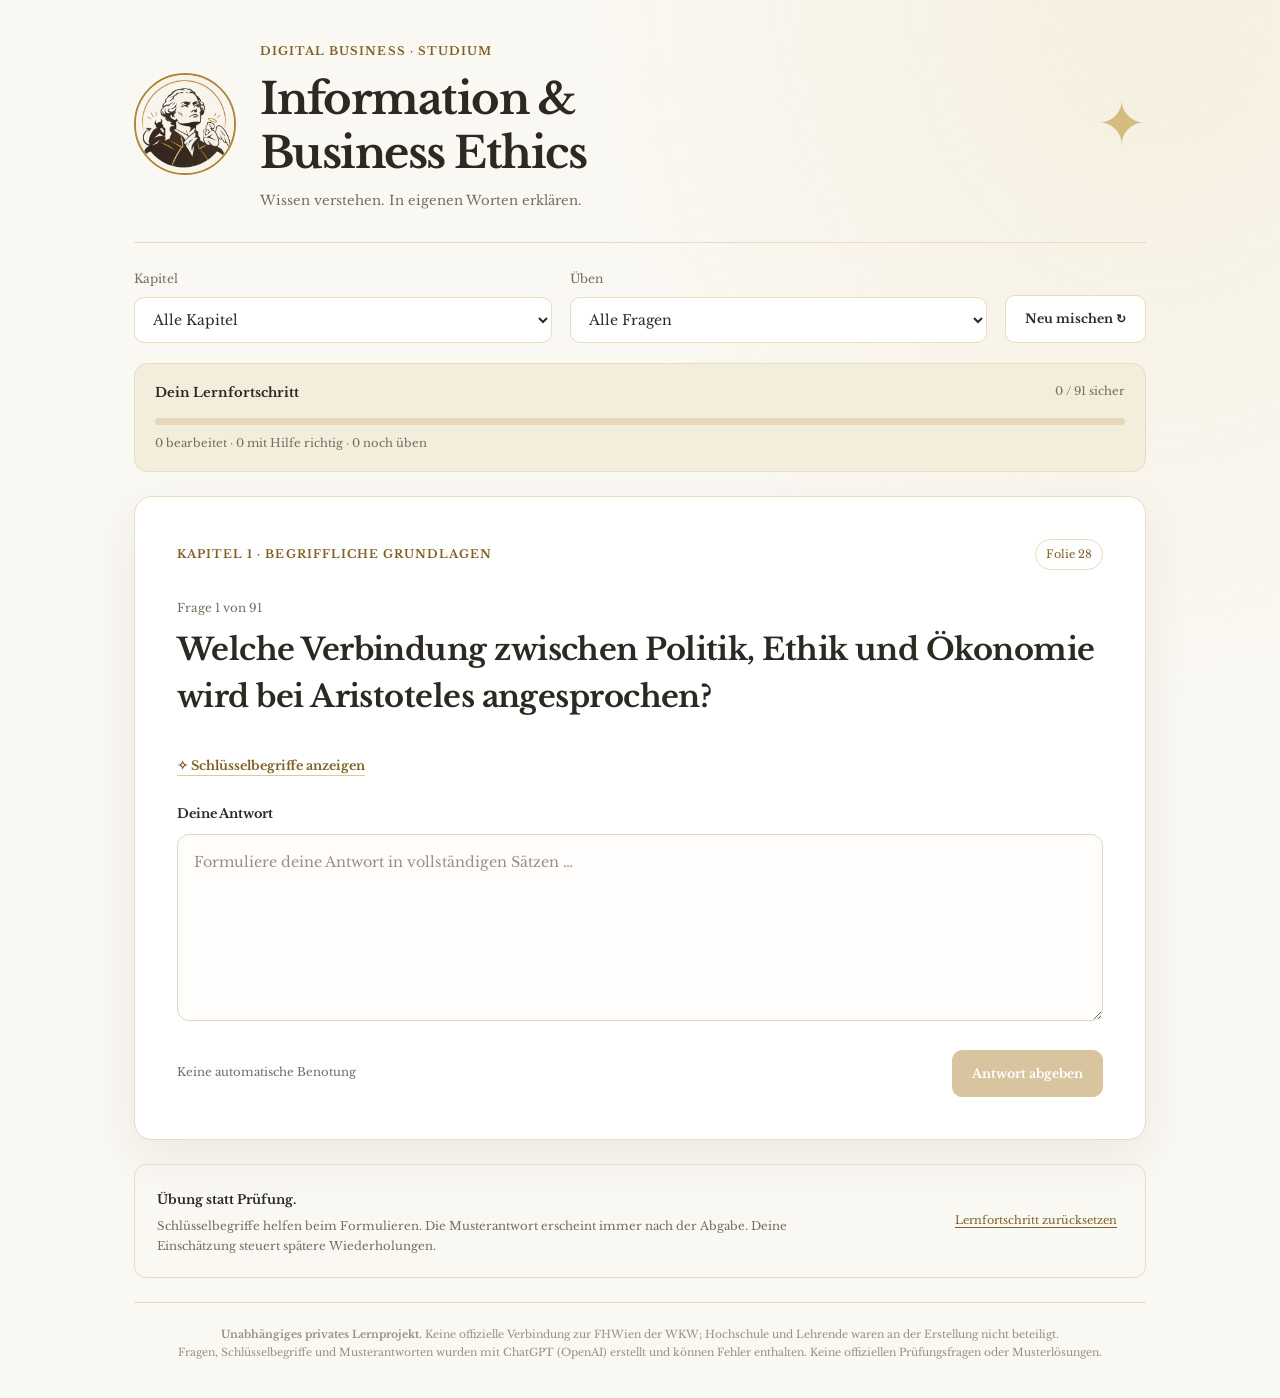
==== index.html @ 71407c15 "Rename index (1).html to index.html" ====
<!doctype html>
<html lang="de">
<head>
  <meta charset="utf-8">
  <meta name="viewport" content="width=device-width, initial-scale=1">
  <meta name="theme-color" content="#faf8f3">
  <meta name="description" content="Information & Business Ethics – freie Antworten üben, Schlüsselbegriffe einblenden und gezielt wiederholen.">
  <title>Ethics · Lerntrainer</title>
  <link rel="preconnect" href="https://fonts.googleapis.com">
  <link rel="preconnect" href="https://fonts.gstatic.com" crossorigin>
  <link href="https://fonts.googleapis.com/css2?family=Libre+Baskerville:wght@400;700&display=swap" rel="stylesheet">
  <link rel="stylesheet" href="style.css">
  <script src="app.js" defer></script>
</head>
<body>
  <div class="page-shell">
    <header class="site-header">
      <div class="brand">
        <img class="brand-logo" src="kant-logo.webp" alt="Kant mit Engel und Teufel" width="80" height="80">
        <div>
          <span class="eyebrow">Digital Business · Studium</span>
          <h1>Information &amp;<br>Business Ethics</h1>
          <p class="subheading">Wissen verstehen. In eigenen Worten erklären.</p>
        </div>
      </div>
      <div class="header-mark" aria-hidden="true">✦</div>
    </header>

    <main>
      <section class="toolbar" aria-label="Lernoptionen">
        <div class="field">
          <label for="chapter-select">Kapitel</label>
          <select id="chapter-select"><option value="all">Alle Kapitel</option></select>
        </div>
        <div class="field">
          <label for="practice-select">Üben</label>
          <select id="practice-select">
            <option value="all">Alle Fragen</option>
            <option value="review">Offene &amp; unsichere Fragen</option>
            <option value="unseen">Noch nicht bearbeitet</option>
            <option value="weak">Nur unsichere Fragen</option>
          </select>
        </div>
        <div class="toolbar-actions">
          <button id="shuffle-button" class="button button-outline" type="button">Neu mischen ↻</button>
        </div>
      </section>

      <section class="progress-panel" aria-label="Lernfortschritt">
        <div class="progress-heading"><strong>Dein Lernfortschritt</strong><span id="progress-label">0 / 91 sicher</span></div>
        <div class="progress-track" role="progressbar" aria-label="Sicher beherrschte Fragen" aria-valuemin="0" aria-valuemax="100" aria-valuenow="0" id="progress-track"><div id="progress-bar"></div></div>
        <div id="progress-detail" class="progress-detail">Lade Fragen …</div>
      </section>

      <section id="status-panel" class="status-panel" role="status" hidden></section>

      <article class="question-card" id="question-card" hidden>
        <div class="question-top">
          <span id="question-category" class="eyebrow">Kapitel 1</span>
          <span id="question-slide" class="slide-label">Folie 21</span>
        </div>
        <div class="question-count" id="question-count"></div>
        <h2 id="question-text"></h2>

        <div id="answer-stage">
          <button id="hint-button" class="hint-button" type="button" aria-expanded="false" aria-controls="hint-panel">✧ Schlüsselbegriffe anzeigen</button>
          <div id="hint-panel" class="hint-panel" hidden>
            <p class="minor-label">Diese Begriffe sollten vorkommen</p>
            <div id="keyword-list" class="keyword-list"></div>
          </div>
          <label class="answer-label" for="answer-input">Deine Antwort</label>
          <textarea id="answer-input" rows="6" placeholder="Formuliere deine Antwort in vollständigen Sätzen …"></textarea>
          <div class="card-actions">
            <span class="note">Keine automatische Benotung</span>
            <button id="submit-button" class="button button-primary" type="button" disabled>Antwort abgeben</button>
          </div>
        </div>

        <div id="solution-stage" hidden>
          <div class="submitted-answer"><span class="minor-label">Deine Antwort</span><p id="submitted-text"></p></div>
          <div class="solution"><span class="minor-label">Beispielauflösung</span><p id="solution-text"></p></div>
          <div class="reflection">
            <h3>Wie gut war deine Antwort?</h3>
            <p>Vergleiche sie mit der Beispielauflösung und beurteile, ob du den Inhalt selbstständig erklären kannst.</p>
            <div class="rating-actions" role="group" aria-label="Antwort einschätzen">
              <button class="button rating" type="button" data-rating="good">Richtig &amp; vollständig</button>
              <button class="button rating" type="button" data-rating="partial">Teilweise richtig</button>
              <button class="button rating" type="button" data-rating="again">Nicht gewusst</button>
            </div>
            <p id="rating-feedback" class="rating-feedback" aria-live="polite"></p>
          </div>
          <div class="card-actions after-rating"><span id="next-hint" class="note">Bewerte deine Antwort, um fortzufahren.</span><button id="next-button" class="button button-primary" type="button" disabled>Nächste Frage →</button></div>
        </div>
      </article>

      <section class="bottom-panel">
        <div><strong>Übung statt Prüfung.</strong><p>Schlüsselbegriffe helfen beim Formulieren. Die Musterantwort erscheint immer nach der Abgabe. Deine Einschätzung steuert spätere Wiederholungen.</p></div>
        <button class="reset-button" id="reset-button" type="button">Lernfortschritt zurücksetzen</button>
      </section>
    </main>
    <footer>
      <p><strong>Unabhängiges privates Lernprojekt.</strong> Keine offizielle Verbindung zur FHWien der WKW; Hochschule und Lehrende waren an der Erstellung nicht beteiligt.</p>
      <p>Fragen, Schlüsselbegriffe und Musterantworten wurden mit ChatGPT (OpenAI) erstellt und können Fehler enthalten. Keine offiziellen Prüfungsfragen oder Musterlösungen.</p>
    </footer>
  </div>
</body>
</html>
---- style.css ----
:root{color-scheme:light;--bg:#faf8f3;--paper:#fff;--ink:#2c2923;--muted:#746d60;--gold:#ad8638;--gold-dark:#806023;--gold-soft:#f5eddb;--line:#e8dcc1;--shadow:0 18px 48px rgba(65,49,24,.07);font-family:'Libre Baskerville',Georgia,'Times New Roman',serif}*{box-sizing:border-box}html{scroll-behavior:smooth}body{margin:0;background:radial-gradient(ellipse at 90% 0%,#f6efdF 0%,transparent 36%),var(--bg);color:var(--ink);line-height:1.7}button,textarea,select{font:inherit}button{cursor:pointer}button:disabled{cursor:not-allowed;opacity:.47}button:focus-visible,textarea:focus-visible,select:focus-visible{outline:3px solid #c9a658;outline-offset:3px}[hidden]{display:none!important}.page-shell{max-width:1060px;margin:0 auto;padding:36px 24px 24px}.site-header{display:flex;align-items:center;justify-content:space-between;padding:0 0 29px;border-bottom:1px solid var(--line)}.brand{display:flex;align-items:center;gap:24px}.brand-logo{width:102px;height:102px;border-radius:50%;object-fit:cover;background:#f9f2e4;border:2px solid var(--gold)}h1,h2,h3,p{margin:0}h1{font-size:clamp(1.65rem,3.5vw,2.7rem);font-weight:700;line-height:1.24;letter-spacing:-.035em;margin:10px 0}.eyebrow,.minor-label{font-size:.72rem;letter-spacing:.09em;text-transform:uppercase;font-weight:700;color:var(--gold-dark)}.subheading{font-size:.83rem;color:var(--muted)}.header-mark{font-size:3.7rem;color:#d4bc7f}.toolbar{display:flex;gap:18px;align-items:end;padding:26px 0 20px;flex-wrap:wrap}.field{min-width:220px;flex:1}.field label{display:block;color:var(--muted);font-size:.76rem;margin-bottom:7px}.field select{width:100%;padding:12px 14px;border:1px solid var(--line);border-radius:10px;background:var(--paper);color:var(--ink);font-size:.88rem}.toolbar-actions{align-self:end}.button{border:1px solid var(--line);background:var(--paper);color:var(--ink);border-radius:10px;padding:12px 19px;font-size:.78rem;font-weight:700;min-height:46px;transition:background .15s,border-color .15s,transform .15s}.button:not(:disabled):hover{transform:translateY(-1px)}.button-outline:hover{border-color:var(--gold)}.button-primary{background:var(--gold);border-color:var(--gold);color:white}.button-primary:not(:disabled):hover{background:var(--gold-dark)}.progress-panel{padding:18px 20px;background:#f3eddc;border:1px solid var(--line);border-radius:13px;margin-bottom:24px}.progress-heading,.progress-detail{display:flex;justify-content:space-between;gap:8px;flex-wrap:wrap}.progress-heading{font-size:.82rem}.progress-heading span,.progress-detail{color:var(--muted);font-size:.72rem}.progress-track{height:7px;background:#e5d7b8;border-radius:12px;overflow:hidden;margin:14px 0 9px}.progress-track>div{height:100%;width:0%;background:var(--gold);border-radius:12px;transition:width .2s}.question-card{background:var(--paper);border:1px solid var(--line);border-radius:18px;padding:clamp(20px,4vw,42px);box-shadow:var(--shadow)}.question-top{display:flex;justify-content:space-between;align-items:center;gap:12px}.slide-label{font-size:.7rem;color:var(--gold-dark);padding:5px 10px;border:1px solid var(--line);border-radius:20px}.question-count{margin-top:28px;color:var(--muted);font-size:.74rem}h2{font-size:clamp(1.25rem,2.5vw,1.9rem);line-height:1.55;letter-spacing:-.018em;margin:7px 0 28px}textarea{width:100%;resize:vertical;min-height:155px;padding:15px 16px;color:var(--ink);background:#fefdfb;border:1px solid #ded7c9;border-radius:12px;font-size:.9rem;line-height:1.8}textarea::placeholder{color:#999083}.answer-label{display:block;font-weight:700;font-size:.8rem;margin:20px 0 9px}.hint-button{background:transparent;border:0;color:var(--gold-dark);padding:7px 0;font-weight:700;font-size:.79rem;text-decoration:underline;text-decoration-color:#dfc991;text-underline-offset:5px}.hint-panel{padding:16px 18px;background:var(--gold-soft);border:1px solid var(--line);border-radius:12px;margin:12px 0 8px}.keyword-list{display:flex;flex-wrap:wrap;gap:9px;margin-top:12px}.keyword{background:#fff;border:1px solid #e4d6b6;color:#6e5326;border-radius:6px;padding:5px 9px;font-size:.75rem}.card-actions{display:flex;justify-content:space-between;align-items:center;gap:16px;flex-wrap:wrap;margin-top:20px}.note{color:var(--muted);font-size:.73rem}.submitted-answer,.solution{padding:20px 21px;border-radius:12px;margin:20px 0}.submitted-answer{background:#f7f5f0;border:1px solid #eae4d9}.solution{background:#fcf6e8;border:1px solid #e7d7b0}.submitted-answer p,.solution p{font-size:.9rem;margin-top:10px;white-space:pre-wrap;overflow-wrap:anywhere}.reflection{margin-top:28px}.reflection h3{font-size:1rem}.reflection>p{font-size:.78rem;color:var(--muted);margin:7px 0 15px}.rating-actions{display:grid;grid-template-columns:repeat(3,minmax(0,1fr));gap:10px}.rating{min-height:58px;padding:10px;font-size:.73rem}.rating.selected{background:var(--gold-soft);border-color:var(--gold-dark);color:var(--gold-dark)}.rating-feedback{min-height:18px;color:var(--gold-dark)!important;margin-top:12px!important}.after-rating{border-top:1px solid var(--line);padding-top:20px}.bottom-panel{display:flex;justify-content:space-between;align-items:center;gap:20px;margin:24px 0;padding:20px 22px;border:1px solid var(--line);border-radius:12px}.bottom-panel strong{font-size:.8rem}.bottom-panel p{font-size:.73rem;color:var(--muted);margin-top:5px;max-width:640px}.reset-button{border:0;background:transparent;color:var(--gold-dark);text-decoration:underline;text-underline-offset:3px;font-size:.7rem;white-space:nowrap}.status-panel{border:1px solid var(--line);border-radius:12px;background:var(--paper);padding:30px 25px;text-align:center;font-size:.9rem;margin-bottom:20px}footer{text-align:center;color:#9a907f;font-size:.67rem;border-top:1px solid var(--line);padding:23px 0 12px}@media(max-width:650px){.page-shell{padding:19px 14px}.brand{gap:14px}.brand-logo{height:73px;width:73px}.header-mark{display:none}.toolbar{gap:12px}.field{min-width:100%}.toolbar-actions{width:100%}.toolbar-actions .button{width:100%}.rating-actions{grid-template-columns:1fr}.bottom-panel{flex-direction:column;align-items:flex-start}.card-actions .button{width:100%}.question-card{padding:22px 18px}}
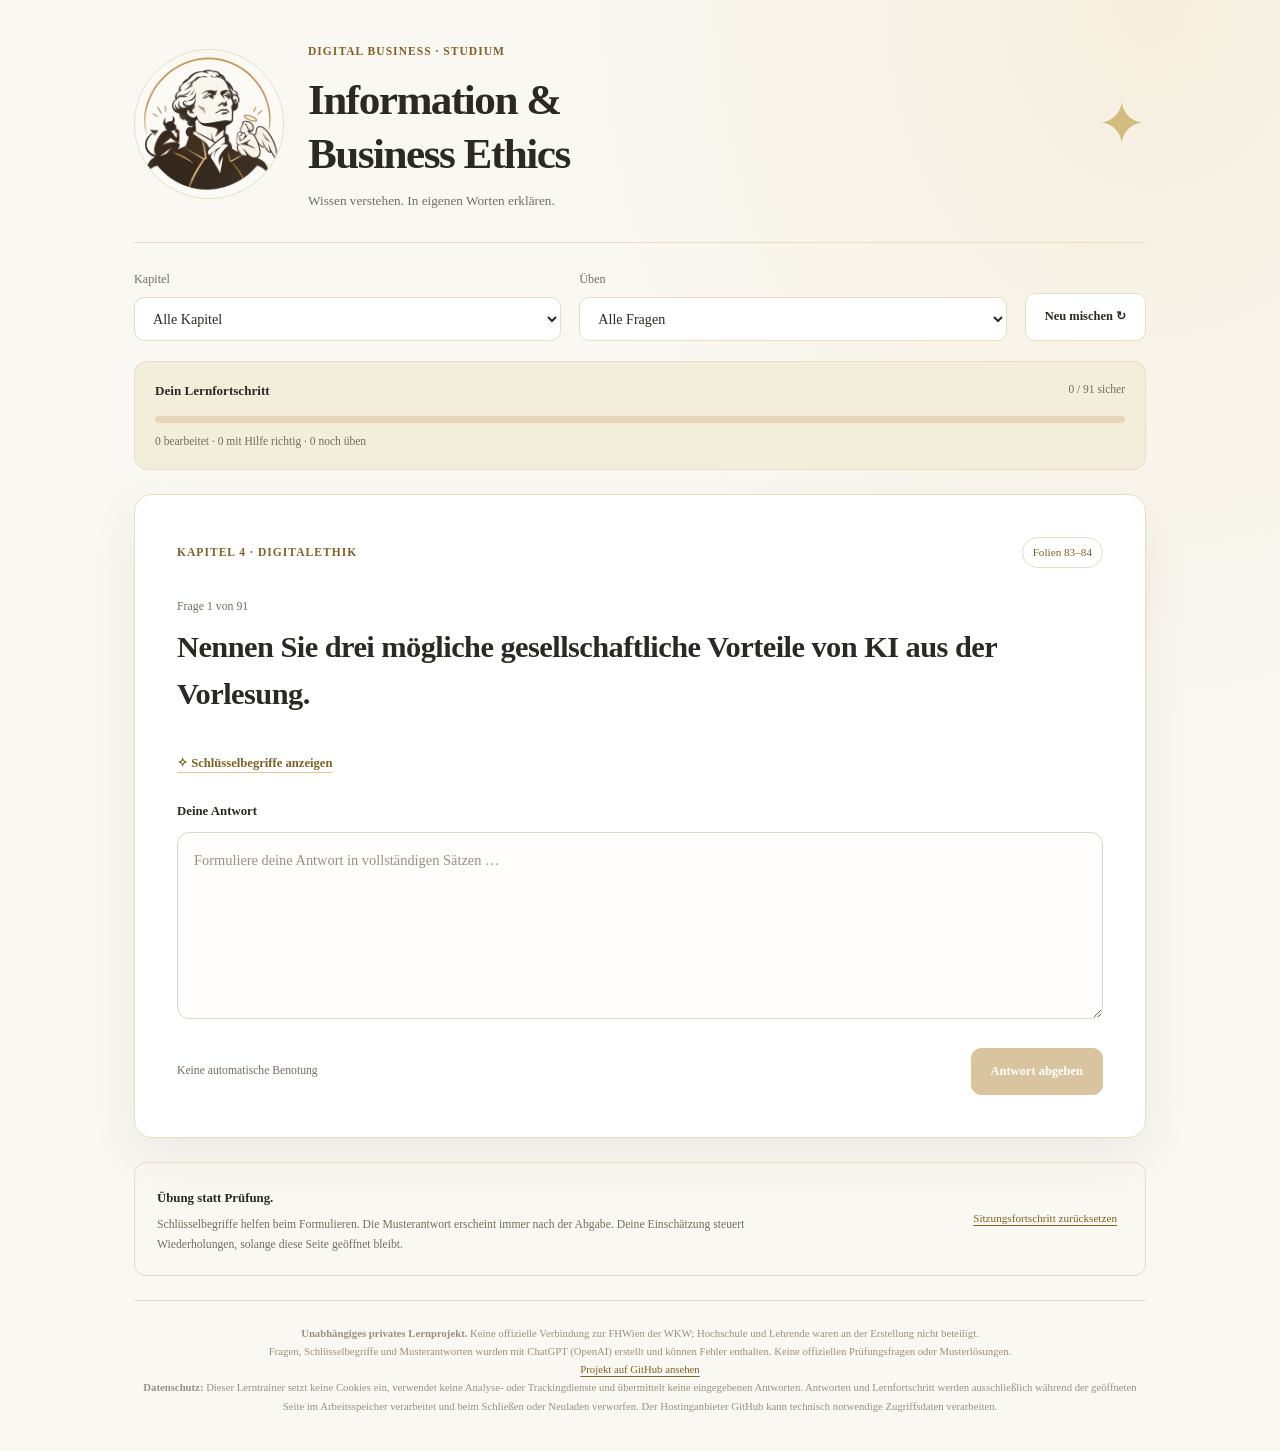
==== commit 2a525450: "Rename index (2).html to index.html" ====
--- a/index.html
+++ b/index.html
@@ -6,9 +6,6 @@
   <meta name="theme-color" content="#faf8f3">
   <meta name="description" content="Information & Business Ethics – freie Antworten üben, Schlüsselbegriffe einblenden und gezielt wiederholen.">
   <title>Ethics · Lerntrainer</title>
-  <link rel="preconnect" href="https://fonts.googleapis.com">
-  <link rel="preconnect" href="https://fonts.gstatic.com" crossorigin>
-  <link href="https://fonts.googleapis.com/css2?family=Libre+Baskerville:wght@400;700&display=swap" rel="stylesheet">
   <link rel="stylesheet" href="style.css">
   <script src="app.js" defer></script>
 </head>
@@ -16,7 +13,7 @@
   <div class="page-shell">
     <header class="site-header">
       <div class="brand">
-        <img class="brand-logo" src="kant-logo.webp" alt="Kant mit Engel und Teufel" width="80" height="80">
+        <img class="brand-logo" src="kant-logo.webp" alt="Kant mit Engel und Teufel" width="150" height="150">
         <div>
           <span class="eyebrow">Digital Business · Studium</span>
           <h1>Information &amp;<br>Business Ethics</h1>
@@ -94,13 +91,15 @@
       </article>
 
       <section class="bottom-panel">
-        <div><strong>Übung statt Prüfung.</strong><p>Schlüsselbegriffe helfen beim Formulieren. Die Musterantwort erscheint immer nach der Abgabe. Deine Einschätzung steuert spätere Wiederholungen.</p></div>
-        <button class="reset-button" id="reset-button" type="button">Lernfortschritt zurücksetzen</button>
+        <div><strong>Übung statt Prüfung.</strong><p>Schlüsselbegriffe helfen beim Formulieren. Die Musterantwort erscheint immer nach der Abgabe. Deine Einschätzung steuert Wiederholungen, solange diese Seite geöffnet bleibt.</p></div>
+        <button class="reset-button" id="reset-button" type="button">Sitzungsfortschritt zurücksetzen</button>
       </section>
     </main>
     <footer>
       <p><strong>Unabhängiges privates Lernprojekt.</strong> Keine offizielle Verbindung zur FHWien der WKW; Hochschule und Lehrende waren an der Erstellung nicht beteiligt.</p>
       <p>Fragen, Schlüsselbegriffe und Musterantworten wurden mit ChatGPT (OpenAI) erstellt und können Fehler enthalten. Keine offiziellen Prüfungsfragen oder Musterlösungen.</p>
+      <p><a href="https://github.com/simon-lost-in-cache/ethik-lerntrainer" target="_blank" rel="noopener noreferrer">Projekt auf GitHub ansehen</a></p>
+      <p><strong>Datenschutz:</strong> Dieser Lerntrainer setzt keine Cookies ein, verwendet keine Analyse- oder Trackingdienste und übermittelt keine eingegebenen Antworten. Antworten und Lernfortschritt werden ausschließlich während der geöffneten Seite im Arbeitsspeicher verarbeitet und beim Schließen oder Neuladen verworfen. Der Hostinganbieter GitHub kann technisch notwendige Zugriffsdaten verarbeiten.</p>
     </footer>
   </div>
 </body>
--- a/style.css
+++ b/style.css
@@ -1 +1,3 @@
-:root{color-scheme:light;--bg:#faf8f3;--paper:#fff;--ink:#2c2923;--muted:#746d60;--gold:#ad8638;--gold-dark:#806023;--gold-soft:#f5eddb;--line:#e8dcc1;--shadow:0 18px 48px rgba(65,49,24,.07);font-family:'Libre Baskerville',Georgia,'Times New Roman',serif}*{box-sizing:border-box}html{scroll-behavior:smooth}body{margin:0;background:radial-gradient(ellipse at 90% 0%,#f6efdF 0%,transparent 36%),var(--bg);color:var(--ink);line-height:1.7}button,textarea,select{font:inherit}button{cursor:pointer}button:disabled{cursor:not-allowed;opacity:.47}button:focus-visible,textarea:focus-visible,select:focus-visible{outline:3px solid #c9a658;outline-offset:3px}[hidden]{display:none!important}.page-shell{max-width:1060px;margin:0 auto;padding:36px 24px 24px}.site-header{display:flex;align-items:center;justify-content:space-between;padding:0 0 29px;border-bottom:1px solid var(--line)}.brand{display:flex;align-items:center;gap:24px}.brand-logo{width:102px;height:102px;border-radius:50%;object-fit:cover;background:#f9f2e4;border:2px solid var(--gold)}h1,h2,h3,p{margin:0}h1{font-size:clamp(1.65rem,3.5vw,2.7rem);font-weight:700;line-height:1.24;letter-spacing:-.035em;margin:10px 0}.eyebrow,.minor-label{font-size:.72rem;letter-spacing:.09em;text-transform:uppercase;font-weight:700;color:var(--gold-dark)}.subheading{font-size:.83rem;color:var(--muted)}.header-mark{font-size:3.7rem;color:#d4bc7f}.toolbar{display:flex;gap:18px;align-items:end;padding:26px 0 20px;flex-wrap:wrap}.field{min-width:220px;flex:1}.field label{display:block;color:var(--muted);font-size:.76rem;margin-bottom:7px}.field select{width:100%;padding:12px 14px;border:1px solid var(--line);border-radius:10px;background:var(--paper);color:var(--ink);font-size:.88rem}.toolbar-actions{align-self:end}.button{border:1px solid var(--line);background:var(--paper);color:var(--ink);border-radius:10px;padding:12px 19px;font-size:.78rem;font-weight:700;min-height:46px;transition:background .15s,border-color .15s,transform .15s}.button:not(:disabled):hover{transform:translateY(-1px)}.button-outline:hover{border-color:var(--gold)}.button-primary{background:var(--gold);border-color:var(--gold);color:white}.button-primary:not(:disabled):hover{background:var(--gold-dark)}.progress-panel{padding:18px 20px;background:#f3eddc;border:1px solid var(--line);border-radius:13px;margin-bottom:24px}.progress-heading,.progress-detail{display:flex;justify-content:space-between;gap:8px;flex-wrap:wrap}.progress-heading{font-size:.82rem}.progress-heading span,.progress-detail{color:var(--muted);font-size:.72rem}.progress-track{height:7px;background:#e5d7b8;border-radius:12px;overflow:hidden;margin:14px 0 9px}.progress-track>div{height:100%;width:0%;background:var(--gold);border-radius:12px;transition:width .2s}.question-card{background:var(--paper);border:1px solid var(--line);border-radius:18px;padding:clamp(20px,4vw,42px);box-shadow:var(--shadow)}.question-top{display:flex;justify-content:space-between;align-items:center;gap:12px}.slide-label{font-size:.7rem;color:var(--gold-dark);padding:5px 10px;border:1px solid var(--line);border-radius:20px}.question-count{margin-top:28px;color:var(--muted);font-size:.74rem}h2{font-size:clamp(1.25rem,2.5vw,1.9rem);line-height:1.55;letter-spacing:-.018em;margin:7px 0 28px}textarea{width:100%;resize:vertical;min-height:155px;padding:15px 16px;color:var(--ink);background:#fefdfb;border:1px solid #ded7c9;border-radius:12px;font-size:.9rem;line-height:1.8}textarea::placeholder{color:#999083}.answer-label{display:block;font-weight:700;font-size:.8rem;margin:20px 0 9px}.hint-button{background:transparent;border:0;color:var(--gold-dark);padding:7px 0;font-weight:700;font-size:.79rem;text-decoration:underline;text-decoration-color:#dfc991;text-underline-offset:5px}.hint-panel{padding:16px 18px;background:var(--gold-soft);border:1px solid var(--line);border-radius:12px;margin:12px 0 8px}.keyword-list{display:flex;flex-wrap:wrap;gap:9px;margin-top:12px}.keyword{background:#fff;border:1px solid #e4d6b6;color:#6e5326;border-radius:6px;padding:5px 9px;font-size:.75rem}.card-actions{display:flex;justify-content:space-between;align-items:center;gap:16px;flex-wrap:wrap;margin-top:20px}.note{color:var(--muted);font-size:.73rem}.submitted-answer,.solution{padding:20px 21px;border-radius:12px;margin:20px 0}.submitted-answer{background:#f7f5f0;border:1px solid #eae4d9}.solution{background:#fcf6e8;border:1px solid #e7d7b0}.submitted-answer p,.solution p{font-size:.9rem;margin-top:10px;white-space:pre-wrap;overflow-wrap:anywhere}.reflection{margin-top:28px}.reflection h3{font-size:1rem}.reflection>p{font-size:.78rem;color:var(--muted);margin:7px 0 15px}.rating-actions{display:grid;grid-template-columns:repeat(3,minmax(0,1fr));gap:10px}.rating{min-height:58px;padding:10px;font-size:.73rem}.rating.selected{background:var(--gold-soft);border-color:var(--gold-dark);color:var(--gold-dark)}.rating-feedback{min-height:18px;color:var(--gold-dark)!important;margin-top:12px!important}.after-rating{border-top:1px solid var(--line);padding-top:20px}.bottom-panel{display:flex;justify-content:space-between;align-items:center;gap:20px;margin:24px 0;padding:20px 22px;border:1px solid var(--line);border-radius:12px}.bottom-panel strong{font-size:.8rem}.bottom-panel p{font-size:.73rem;color:var(--muted);margin-top:5px;max-width:640px}.reset-button{border:0;background:transparent;color:var(--gold-dark);text-decoration:underline;text-underline-offset:3px;font-size:.7rem;white-space:nowrap}.status-panel{border:1px solid var(--line);border-radius:12px;background:var(--paper);padding:30px 25px;text-align:center;font-size:.9rem;margin-bottom:20px}footer{text-align:center;color:#9a907f;font-size:.67rem;border-top:1px solid var(--line);padding:23px 0 12px}@media(max-width:650px){.page-shell{padding:19px 14px}.brand{gap:14px}.brand-logo{height:73px;width:73px}.header-mark{display:none}.toolbar{gap:12px}.field{min-width:100%}.toolbar-actions{width:100%}.toolbar-actions .button{width:100%}.rating-actions{grid-template-columns:1fr}.bottom-panel{flex-direction:column;align-items:flex-start}.card-actions .button{width:100%}.question-card{padding:22px 18px}}
+:root{color-scheme:light;--bg:#faf8f3;--paper:#fff;--ink:#2c2923;--muted:#746d60;--gold:#ad8638;--gold-dark:#806023;--gold-soft:#f5eddb;--line:#e8dcc1;--shadow:0 18px 48px rgba(65,49,24,.07);font-family:Georgia,'Times New Roman',serif}*{box-sizing:border-box}html{scroll-behavior:smooth}body{margin:0;background:radial-gradient(ellipse at 90% 0%,#f6efdF 0%,transparent 36%),var(--bg);color:var(--ink);line-height:1.7}button,textarea,select{font:inherit}button{cursor:pointer}button:disabled{cursor:not-allowed;opacity:.47}button:focus-visible,textarea:focus-visible,select:focus-visible{outline:3px solid #c9a658;outline-offset:3px}[hidden]{display:none!important}.page-shell{max-width:1060px;margin:0 auto;padding:36px 24px 24px}.site-header{display:flex;align-items:center;justify-content:space-between;padding:0 0 29px;border-bottom:1px solid var(--line)}.brand{display:flex;align-items:center;gap:24px}.brand-logo{width:150px;height:150px;flex-shrink:0;border-radius:50%;object-fit:cover;background:#fff;border:1px solid var(--line)}h1,h2,h3,p{margin:0}h1{font-size:clamp(1.65rem,3.5vw,2.7rem);font-weight:700;line-height:1.24;letter-spacing:-.035em;margin:10px 0}.eyebrow,.minor-label{font-size:.72rem;letter-spacing:.09em;text-transform:uppercase;font-weight:700;color:var(--gold-dark)}.subheading{font-size:.83rem;color:var(--muted)}.header-mark{font-size:3.7rem;color:#d4bc7f}.toolbar{display:flex;gap:18px;align-items:end;padding:26px 0 20px;flex-wrap:wrap}.field{min-width:220px;flex:1}.field label{display:block;color:var(--muted);font-size:.76rem;margin-bottom:7px}.field select{width:100%;padding:12px 14px;border:1px solid var(--line);border-radius:10px;background:var(--paper);color:var(--ink);font-size:.88rem}.toolbar-actions{align-self:end}.button{border:1px solid var(--line);background:var(--paper);color:var(--ink);border-radius:10px;padding:12px 19px;font-size:.78rem;font-weight:700;min-height:46px;transition:background .15s,border-color .15s,transform .15s}.button:not(:disabled):hover{transform:translateY(-1px)}.button-outline:hover{border-color:var(--gold)}.button-primary{background:var(--gold);border-color:var(--gold);color:white}.button-primary:not(:disabled):hover{background:var(--gold-dark)}.progress-panel{padding:18px 20px;background:#f3eddc;border:1px solid var(--line);border-radius:13px;margin-bottom:24px}.progress-heading,.progress-detail{display:flex;justify-content:space-between;gap:8px;flex-wrap:wrap}.progress-heading{font-size:.82rem}.progress-heading span,.progress-detail{color:var(--muted);font-size:.72rem}.progress-track{height:7px;background:#e5d7b8;border-radius:12px;overflow:hidden;margin:14px 0 9px}.progress-track>div{height:100%;width:0%;background:var(--gold);border-radius:12px;transition:width .2s}.question-card{background:var(--paper);border:1px solid var(--line);border-radius:18px;padding:clamp(20px,4vw,42px);box-shadow:var(--shadow)}.question-top{display:flex;justify-content:space-between;align-items:center;gap:12px}.slide-label{font-size:.7rem;color:var(--gold-dark);padding:5px 10px;border:1px solid var(--line);border-radius:20px}.question-count{margin-top:28px;color:var(--muted);font-size:.74rem}h2{font-size:clamp(1.25rem,2.5vw,1.9rem);line-height:1.55;letter-spacing:-.018em;margin:7px 0 28px}textarea{width:100%;resize:vertical;min-height:155px;padding:15px 16px;color:var(--ink);background:#fefdfb;border:1px solid #ded7c9;border-radius:12px;font-size:.9rem;line-height:1.8}textarea::placeholder{color:#999083}.answer-label{display:block;font-weight:700;font-size:.8rem;margin:20px 0 9px}.hint-button{background:transparent;border:0;color:var(--gold-dark);padding:7px 0;font-weight:700;font-size:.79rem;text-decoration:underline;text-decoration-color:#dfc991;text-underline-offset:5px}.hint-panel{padding:16px 18px;background:var(--gold-soft);border:1px solid var(--line);border-radius:12px;margin:12px 0 8px}.keyword-list{display:flex;flex-wrap:wrap;gap:9px;margin-top:12px}.keyword{background:#fff;border:1px solid #e4d6b6;color:#6e5326;border-radius:6px;padding:5px 9px;font-size:.75rem}.card-actions{display:flex;justify-content:space-between;align-items:center;gap:16px;flex-wrap:wrap;margin-top:20px}.note{color:var(--muted);font-size:.73rem}.submitted-answer,.solution{padding:20px 21px;border-radius:12px;margin:20px 0}.submitted-answer{background:#f7f5f0;border:1px solid #eae4d9}.solution{background:#fcf6e8;border:1px solid #e7d7b0}.submitted-answer p,.solution p{font-size:.9rem;margin-top:10px;white-space:pre-wrap;overflow-wrap:anywhere}.reflection{margin-top:28px}.reflection h3{font-size:1rem}.reflection>p{font-size:.78rem;color:var(--muted);margin:7px 0 15px}.rating-actions{display:grid;grid-template-columns:repeat(3,minmax(0,1fr));gap:10px}.rating{min-height:58px;padding:10px;font-size:.73rem}.rating.selected{background:var(--gold-soft);border-color:var(--gold-dark);color:var(--gold-dark)}.rating-feedback{min-height:18px;color:var(--gold-dark)!important;margin-top:12px!important}.after-rating{border-top:1px solid var(--line);padding-top:20px}.bottom-panel{display:flex;justify-content:space-between;align-items:center;gap:20px;margin:24px 0;padding:20px 22px;border:1px solid var(--line);border-radius:12px}.bottom-panel strong{font-size:.8rem}.bottom-panel p{font-size:.73rem;color:var(--muted);margin-top:5px;max-width:640px}.reset-button{border:0;background:transparent;color:var(--gold-dark);text-decoration:underline;text-underline-offset:3px;font-size:.7rem;white-space:nowrap}.status-panel{border:1px solid var(--line);border-radius:12px;background:var(--paper);padding:30px 25px;text-align:center;font-size:.9rem;margin-bottom:20px}footer{text-align:center;color:#9a907f;font-size:.67rem;border-top:1px solid var(--line);padding:23px 0 12px}@media(max-width:650px){.page-shell{padding:19px 14px}.brand{gap:14px}.brand-logo{height:105px;width:105px}.header-mark{display:none}.toolbar{gap:12px}.field{min-width:100%}.toolbar-actions{width:100%}.toolbar-actions .button{width:100%}.rating-actions{grid-template-columns:1fr}.bottom-panel{flex-direction:column;align-items:flex-start}.card-actions .button{width:100%}.question-card{padding:22px 18px}}
+
+footer a{color:var(--gold-dark);text-decoration:underline;text-underline-offset:3px}footer a:hover{color:var(--ink)}
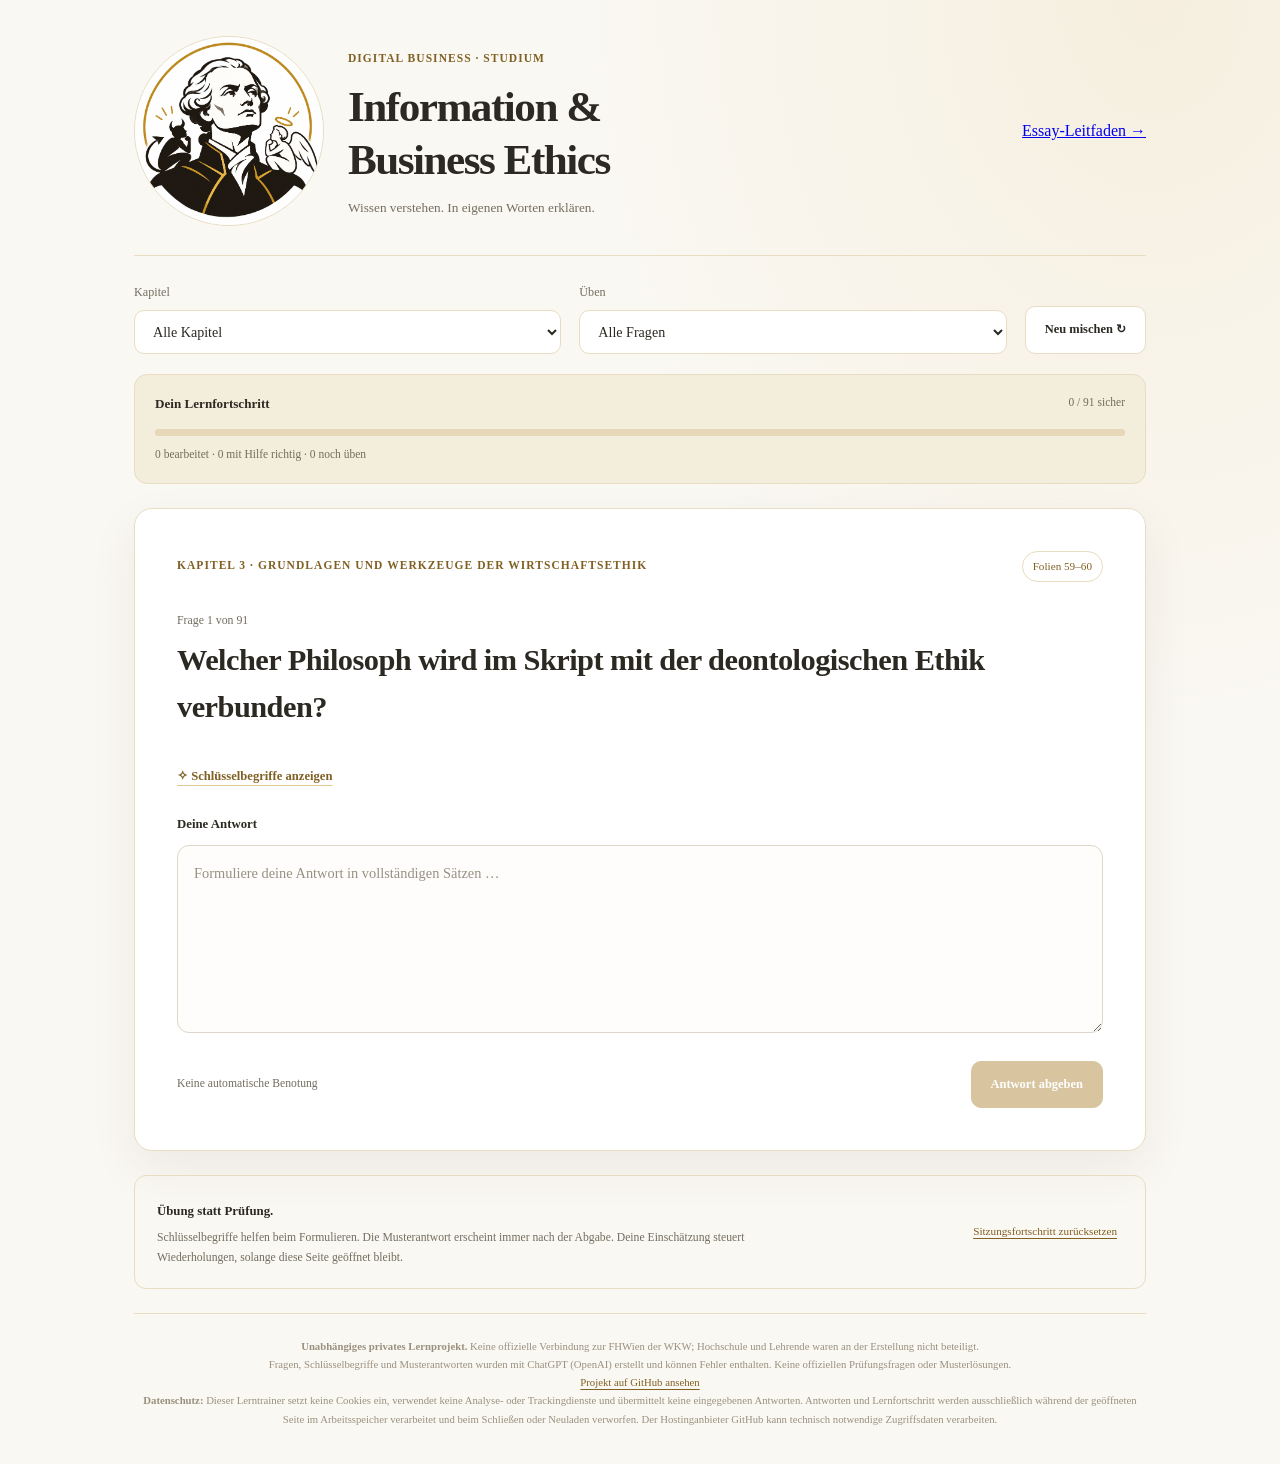
==== commit 58edaa86: "Update index.html" ====
--- a/index.html
+++ b/index.html
@@ -20,7 +20,7 @@
           <p class="subheading">Wissen verstehen. In eigenen Worten erklären.</p>
         </div>
       </div>
-      <div class="header-mark" aria-hidden="true">✦</div>
+      <a class="essay-header-link" href="essay-guide.html">Essay-Leitfaden →</a>
     </header>
 
     <main>
--- a/style.css
+++ b/style.css
@@ -1,3 +1,3 @@
-:root{color-scheme:light;--bg:#faf8f3;--paper:#fff;--ink:#2c2923;--muted:#746d60;--gold:#ad8638;--gold-dark:#806023;--gold-soft:#f5eddb;--line:#e8dcc1;--shadow:0 18px 48px rgba(65,49,24,.07);font-family:Georgia,'Times New Roman',serif}*{box-sizing:border-box}html{scroll-behavior:smooth}body{margin:0;background:radial-gradient(ellipse at 90% 0%,#f6efdF 0%,transparent 36%),var(--bg);color:var(--ink);line-height:1.7}button,textarea,select{font:inherit}button{cursor:pointer}button:disabled{cursor:not-allowed;opacity:.47}button:focus-visible,textarea:focus-visible,select:focus-visible{outline:3px solid #c9a658;outline-offset:3px}[hidden]{display:none!important}.page-shell{max-width:1060px;margin:0 auto;padding:36px 24px 24px}.site-header{display:flex;align-items:center;justify-content:space-between;padding:0 0 29px;border-bottom:1px solid var(--line)}.brand{display:flex;align-items:center;gap:24px}.brand-logo{width:150px;height:150px;flex-shrink:0;border-radius:50%;object-fit:cover;background:#fff;border:1px solid var(--line)}h1,h2,h3,p{margin:0}h1{font-size:clamp(1.65rem,3.5vw,2.7rem);font-weight:700;line-height:1.24;letter-spacing:-.035em;margin:10px 0}.eyebrow,.minor-label{font-size:.72rem;letter-spacing:.09em;text-transform:uppercase;font-weight:700;color:var(--gold-dark)}.subheading{font-size:.83rem;color:var(--muted)}.header-mark{font-size:3.7rem;color:#d4bc7f}.toolbar{display:flex;gap:18px;align-items:end;padding:26px 0 20px;flex-wrap:wrap}.field{min-width:220px;flex:1}.field label{display:block;color:var(--muted);font-size:.76rem;margin-bottom:7px}.field select{width:100%;padding:12px 14px;border:1px solid var(--line);border-radius:10px;background:var(--paper);color:var(--ink);font-size:.88rem}.toolbar-actions{align-self:end}.button{border:1px solid var(--line);background:var(--paper);color:var(--ink);border-radius:10px;padding:12px 19px;font-size:.78rem;font-weight:700;min-height:46px;transition:background .15s,border-color .15s,transform .15s}.button:not(:disabled):hover{transform:translateY(-1px)}.button-outline:hover{border-color:var(--gold)}.button-primary{background:var(--gold);border-color:var(--gold);color:white}.button-primary:not(:disabled):hover{background:var(--gold-dark)}.progress-panel{padding:18px 20px;background:#f3eddc;border:1px solid var(--line);border-radius:13px;margin-bottom:24px}.progress-heading,.progress-detail{display:flex;justify-content:space-between;gap:8px;flex-wrap:wrap}.progress-heading{font-size:.82rem}.progress-heading span,.progress-detail{color:var(--muted);font-size:.72rem}.progress-track{height:7px;background:#e5d7b8;border-radius:12px;overflow:hidden;margin:14px 0 9px}.progress-track>div{height:100%;width:0%;background:var(--gold);border-radius:12px;transition:width .2s}.question-card{background:var(--paper);border:1px solid var(--line);border-radius:18px;padding:clamp(20px,4vw,42px);box-shadow:var(--shadow)}.question-top{display:flex;justify-content:space-between;align-items:center;gap:12px}.slide-label{font-size:.7rem;color:var(--gold-dark);padding:5px 10px;border:1px solid var(--line);border-radius:20px}.question-count{margin-top:28px;color:var(--muted);font-size:.74rem}h2{font-size:clamp(1.25rem,2.5vw,1.9rem);line-height:1.55;letter-spacing:-.018em;margin:7px 0 28px}textarea{width:100%;resize:vertical;min-height:155px;padding:15px 16px;color:var(--ink);background:#fefdfb;border:1px solid #ded7c9;border-radius:12px;font-size:.9rem;line-height:1.8}textarea::placeholder{color:#999083}.answer-label{display:block;font-weight:700;font-size:.8rem;margin:20px 0 9px}.hint-button{background:transparent;border:0;color:var(--gold-dark);padding:7px 0;font-weight:700;font-size:.79rem;text-decoration:underline;text-decoration-color:#dfc991;text-underline-offset:5px}.hint-panel{padding:16px 18px;background:var(--gold-soft);border:1px solid var(--line);border-radius:12px;margin:12px 0 8px}.keyword-list{display:flex;flex-wrap:wrap;gap:9px;margin-top:12px}.keyword{background:#fff;border:1px solid #e4d6b6;color:#6e5326;border-radius:6px;padding:5px 9px;font-size:.75rem}.card-actions{display:flex;justify-content:space-between;align-items:center;gap:16px;flex-wrap:wrap;margin-top:20px}.note{color:var(--muted);font-size:.73rem}.submitted-answer,.solution{padding:20px 21px;border-radius:12px;margin:20px 0}.submitted-answer{background:#f7f5f0;border:1px solid #eae4d9}.solution{background:#fcf6e8;border:1px solid #e7d7b0}.submitted-answer p,.solution p{font-size:.9rem;margin-top:10px;white-space:pre-wrap;overflow-wrap:anywhere}.reflection{margin-top:28px}.reflection h3{font-size:1rem}.reflection>p{font-size:.78rem;color:var(--muted);margin:7px 0 15px}.rating-actions{display:grid;grid-template-columns:repeat(3,minmax(0,1fr));gap:10px}.rating{min-height:58px;padding:10px;font-size:.73rem}.rating.selected{background:var(--gold-soft);border-color:var(--gold-dark);color:var(--gold-dark)}.rating-feedback{min-height:18px;color:var(--gold-dark)!important;margin-top:12px!important}.after-rating{border-top:1px solid var(--line);padding-top:20px}.bottom-panel{display:flex;justify-content:space-between;align-items:center;gap:20px;margin:24px 0;padding:20px 22px;border:1px solid var(--line);border-radius:12px}.bottom-panel strong{font-size:.8rem}.bottom-panel p{font-size:.73rem;color:var(--muted);margin-top:5px;max-width:640px}.reset-button{border:0;background:transparent;color:var(--gold-dark);text-decoration:underline;text-underline-offset:3px;font-size:.7rem;white-space:nowrap}.status-panel{border:1px solid var(--line);border-radius:12px;background:var(--paper);padding:30px 25px;text-align:center;font-size:.9rem;margin-bottom:20px}footer{text-align:center;color:#9a907f;font-size:.67rem;border-top:1px solid var(--line);padding:23px 0 12px}@media(max-width:650px){.page-shell{padding:19px 14px}.brand{gap:14px}.brand-logo{height:105px;width:105px}.header-mark{display:none}.toolbar{gap:12px}.field{min-width:100%}.toolbar-actions{width:100%}.toolbar-actions .button{width:100%}.rating-actions{grid-template-columns:1fr}.bottom-panel{flex-direction:column;align-items:flex-start}.card-actions .button{width:100%}.question-card{padding:22px 18px}}
+:root{color-scheme:light;--bg:#faf8f3;--paper:#fff;--ink:#2c2923;--muted:#746d60;--gold:#ad8638;--gold-dark:#806023;--gold-soft:#f5eddb;--line:#e8dcc1;--shadow:0 18px 48px rgba(65,49,24,.07);font-family:Georgia,'Times New Roman',serif}*{box-sizing:border-box}html{scroll-behavior:smooth}body{margin:0;background:radial-gradient(ellipse at 90% 0%,#f6efdF 0%,transparent 36%),var(--bg);color:var(--ink);line-height:1.7}button,textarea,select{font:inherit}button{cursor:pointer}button:disabled{cursor:not-allowed;opacity:.47}button:focus-visible,textarea:focus-visible,select:focus-visible{outline:3px solid #c9a658;outline-offset:3px}[hidden]{display:none!important}.page-shell{max-width:1060px;margin:0 auto;padding:36px 24px 24px}.site-header{display:flex;align-items:center;justify-content:space-between;padding:0 0 29px;border-bottom:1px solid var(--line)}.brand{display:flex;align-items:center;gap:24px}.brand-logo{width:190px;height:190px;flex-shrink:0;border-radius:50%;object-fit:cover;background:#fff;border:1px solid var(--line)}h1,h2,h3,p{margin:0}h1{font-size:clamp(1.65rem,3.5vw,2.7rem);font-weight:700;line-height:1.24;letter-spacing:-.035em;margin:10px 0}.eyebrow,.minor-label{font-size:.72rem;letter-spacing:.09em;text-transform:uppercase;font-weight:700;color:var(--gold-dark)}.subheading{font-size:.83rem;color:var(--muted)}.header-mark{font-size:3.7rem;color:#d4bc7f}.toolbar{display:flex;gap:18px;align-items:end;padding:26px 0 20px;flex-wrap:wrap}.field{min-width:220px;flex:1}.field label{display:block;color:var(--muted);font-size:.76rem;margin-bottom:7px}.field select{width:100%;padding:12px 14px;border:1px solid var(--line);border-radius:10px;background:var(--paper);color:var(--ink);font-size:.88rem}.toolbar-actions{align-self:end}.button{border:1px solid var(--line);background:var(--paper);color:var(--ink);border-radius:10px;padding:12px 19px;font-size:.78rem;font-weight:700;min-height:46px;transition:background .15s,border-color .15s,transform .15s}.button:not(:disabled):hover{transform:translateY(-1px)}.button-outline:hover{border-color:var(--gold)}.button-primary{background:var(--gold);border-color:var(--gold);color:white}.button-primary:not(:disabled):hover{background:var(--gold-dark)}.progress-panel{padding:18px 20px;background:#f3eddc;border:1px solid var(--line);border-radius:13px;margin-bottom:24px}.progress-heading,.progress-detail{display:flex;justify-content:space-between;gap:8px;flex-wrap:wrap}.progress-heading{font-size:.82rem}.progress-heading span,.progress-detail{color:var(--muted);font-size:.72rem}.progress-track{height:7px;background:#e5d7b8;border-radius:12px;overflow:hidden;margin:14px 0 9px}.progress-track>div{height:100%;width:0%;background:var(--gold);border-radius:12px;transition:width .2s}.question-card{background:var(--paper);border:1px solid var(--line);border-radius:18px;padding:clamp(20px,4vw,42px);box-shadow:var(--shadow)}.question-top{display:flex;justify-content:space-between;align-items:center;gap:12px}.slide-label{font-size:.7rem;color:var(--gold-dark);padding:5px 10px;border:1px solid var(--line);border-radius:20px}.question-count{margin-top:28px;color:var(--muted);font-size:.74rem}h2{font-size:clamp(1.25rem,2.5vw,1.9rem);line-height:1.55;letter-spacing:-.018em;margin:7px 0 28px}textarea{width:100%;resize:vertical;min-height:155px;padding:15px 16px;color:var(--ink);background:#fefdfb;border:1px solid #ded7c9;border-radius:12px;font-size:.9rem;line-height:1.8}textarea::placeholder{color:#999083}.answer-label{display:block;font-weight:700;font-size:.8rem;margin:20px 0 9px}.hint-button{background:transparent;border:0;color:var(--gold-dark);padding:7px 0;font-weight:700;font-size:.79rem;text-decoration:underline;text-decoration-color:#dfc991;text-underline-offset:5px}.hint-panel{padding:16px 18px;background:var(--gold-soft);border:1px solid var(--line);border-radius:12px;margin:12px 0 8px}.keyword-list{display:flex;flex-wrap:wrap;gap:9px;margin-top:12px}.keyword{background:#fff;border:1px solid #e4d6b6;color:#6e5326;border-radius:6px;padding:5px 9px;font-size:.75rem}.card-actions{display:flex;justify-content:space-between;align-items:center;gap:16px;flex-wrap:wrap;margin-top:20px}.note{color:var(--muted);font-size:.73rem}.submitted-answer,.solution{padding:20px 21px;border-radius:12px;margin:20px 0}.submitted-answer{background:#f7f5f0;border:1px solid #eae4d9}.solution{background:#fcf6e8;border:1px solid #e7d7b0}.submitted-answer p,.solution p{font-size:.9rem;margin-top:10px;white-space:pre-wrap;overflow-wrap:anywhere}.reflection{margin-top:28px}.reflection h3{font-size:1rem}.reflection>p{font-size:.78rem;color:var(--muted);margin:7px 0 15px}.rating-actions{display:grid;grid-template-columns:repeat(3,minmax(0,1fr));gap:10px}.rating{min-height:58px;padding:10px;font-size:.73rem}.rating.selected{background:var(--gold-soft);border-color:var(--gold-dark);color:var(--gold-dark)}.rating-feedback{min-height:18px;color:var(--gold-dark)!important;margin-top:12px!important}.after-rating{border-top:1px solid var(--line);padding-top:20px}.bottom-panel{display:flex;justify-content:space-between;align-items:center;gap:20px;margin:24px 0;padding:20px 22px;border:1px solid var(--line);border-radius:12px}.bottom-panel strong{font-size:.8rem}.bottom-panel p{font-size:.73rem;color:var(--muted);margin-top:5px;max-width:640px}.reset-button{border:0;background:transparent;color:var(--gold-dark);text-decoration:underline;text-underline-offset:3px;font-size:.7rem;white-space:nowrap}.status-panel{border:1px solid var(--line);border-radius:12px;background:var(--paper);padding:30px 25px;text-align:center;font-size:.9rem;margin-bottom:20px}footer{text-align:center;color:#9a907f;font-size:.67rem;border-top:1px solid var(--line);padding:23px 0 12px}@media(max-width:650px){.page-shell{padding:19px 14px}.brand{gap:14px}.brand-logo{height:125px;width:125px}.header-mark{display:none}.toolbar{gap:12px}.field{min-width:100%}.toolbar-actions{width:100%}.toolbar-actions .button{width:100%}.rating-actions{grid-template-columns:1fr}.bottom-panel{flex-direction:column;align-items:flex-start}.card-actions .button{width:100%}.question-card{padding:22px 18px}}
 
 footer a{color:var(--gold-dark);text-decoration:underline;text-underline-offset:3px}footer a:hover{color:var(--ink)}
